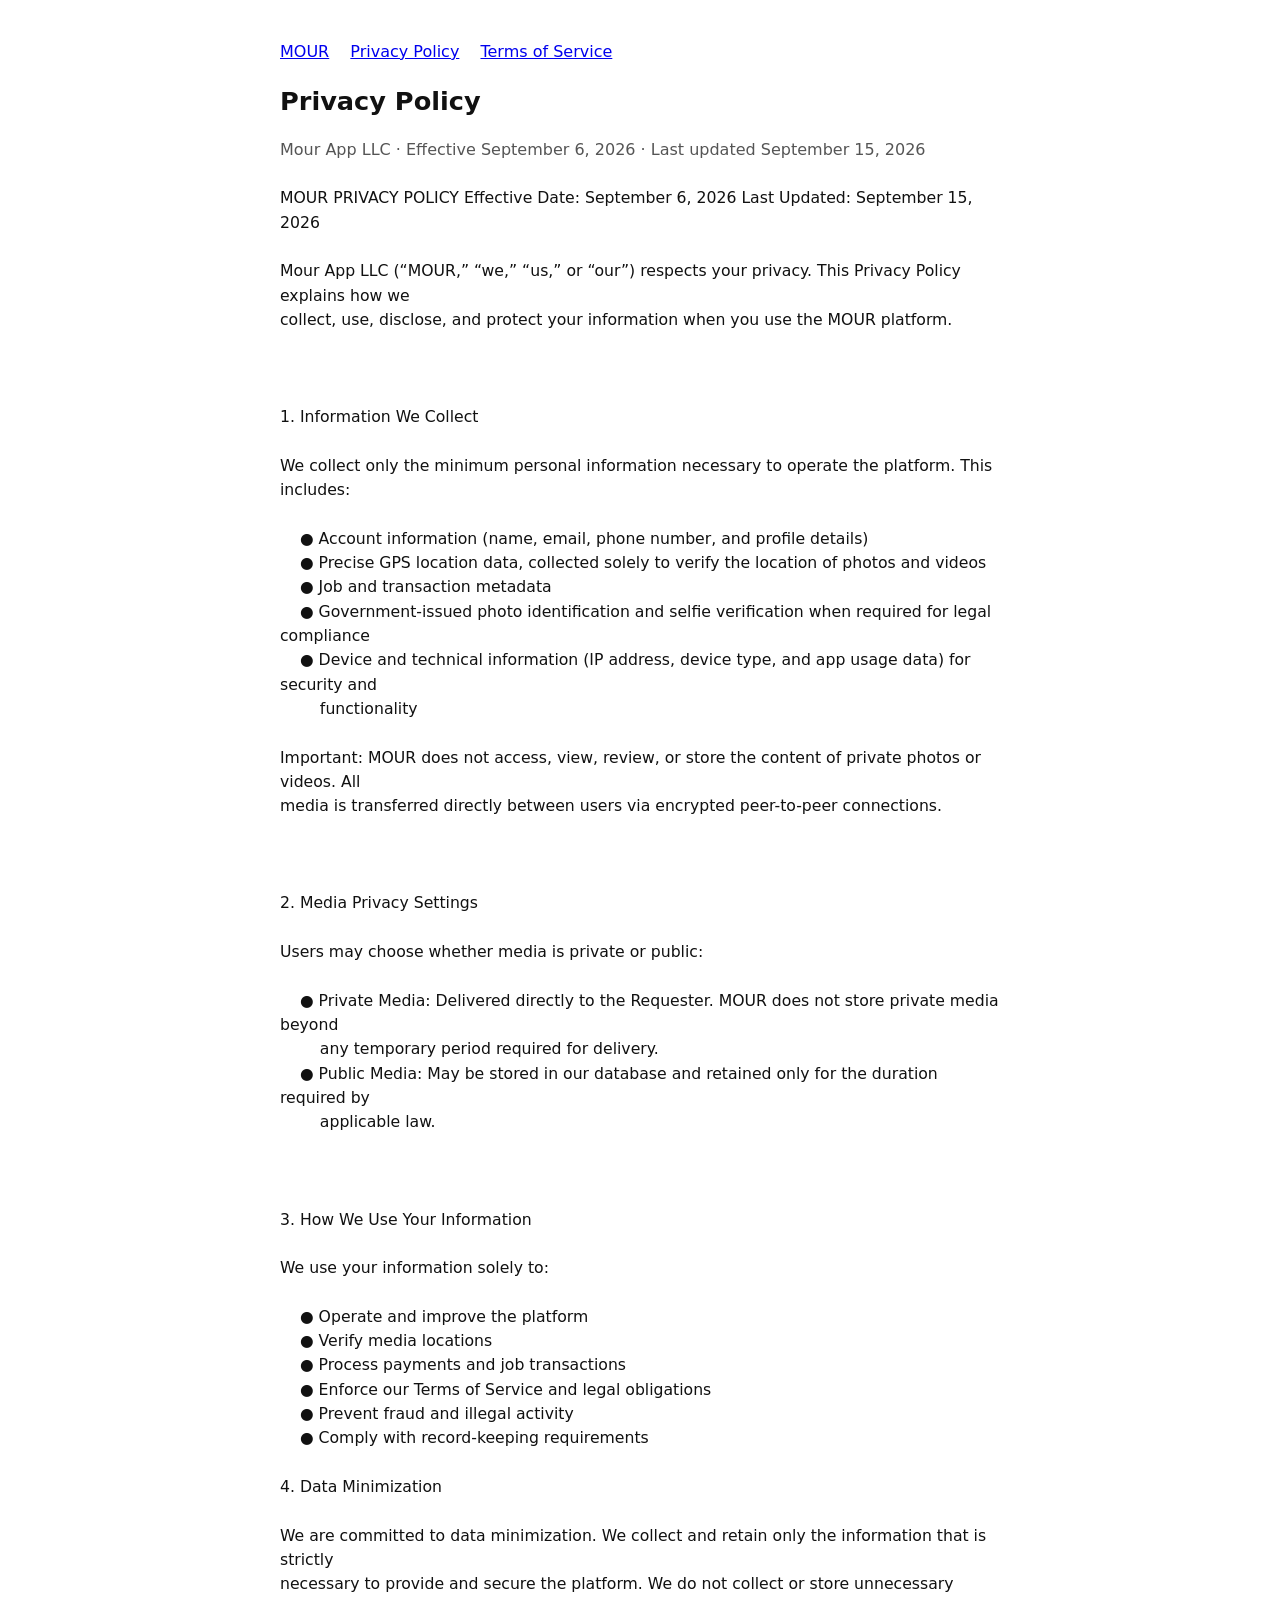
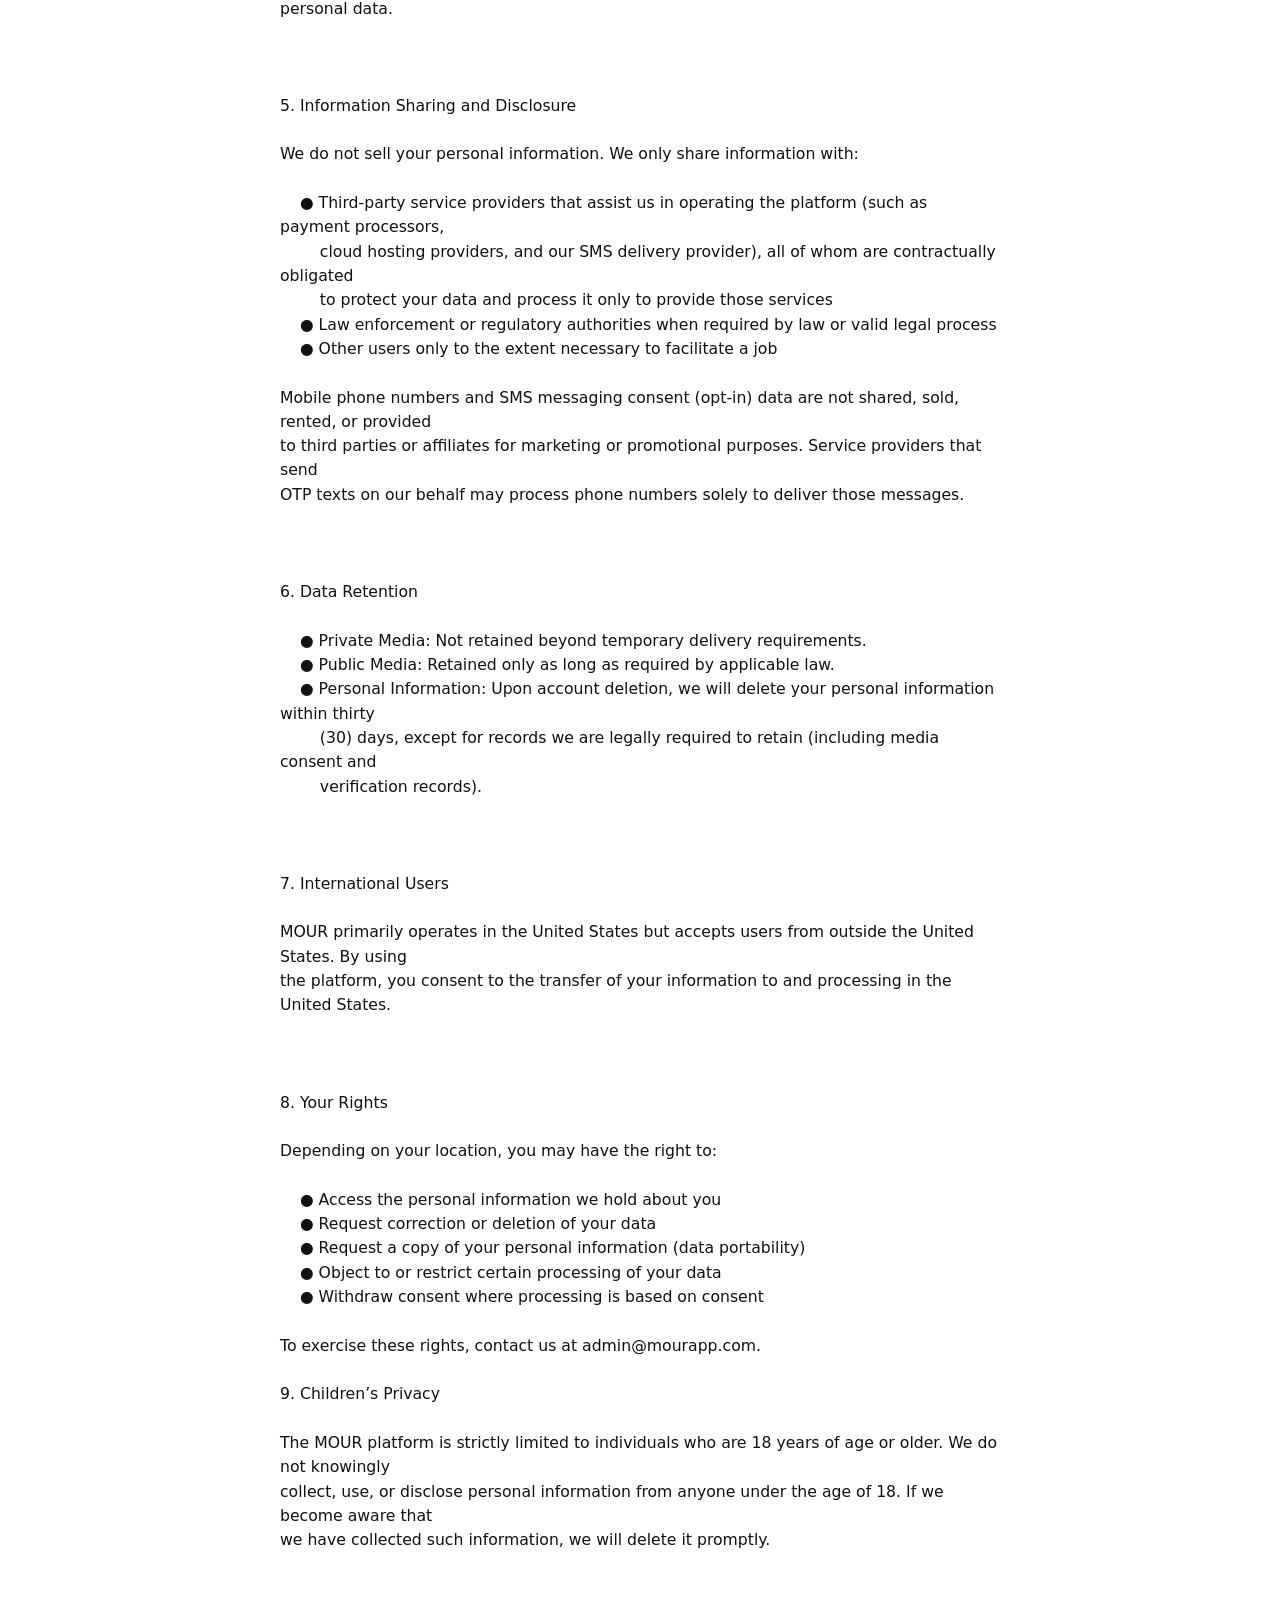
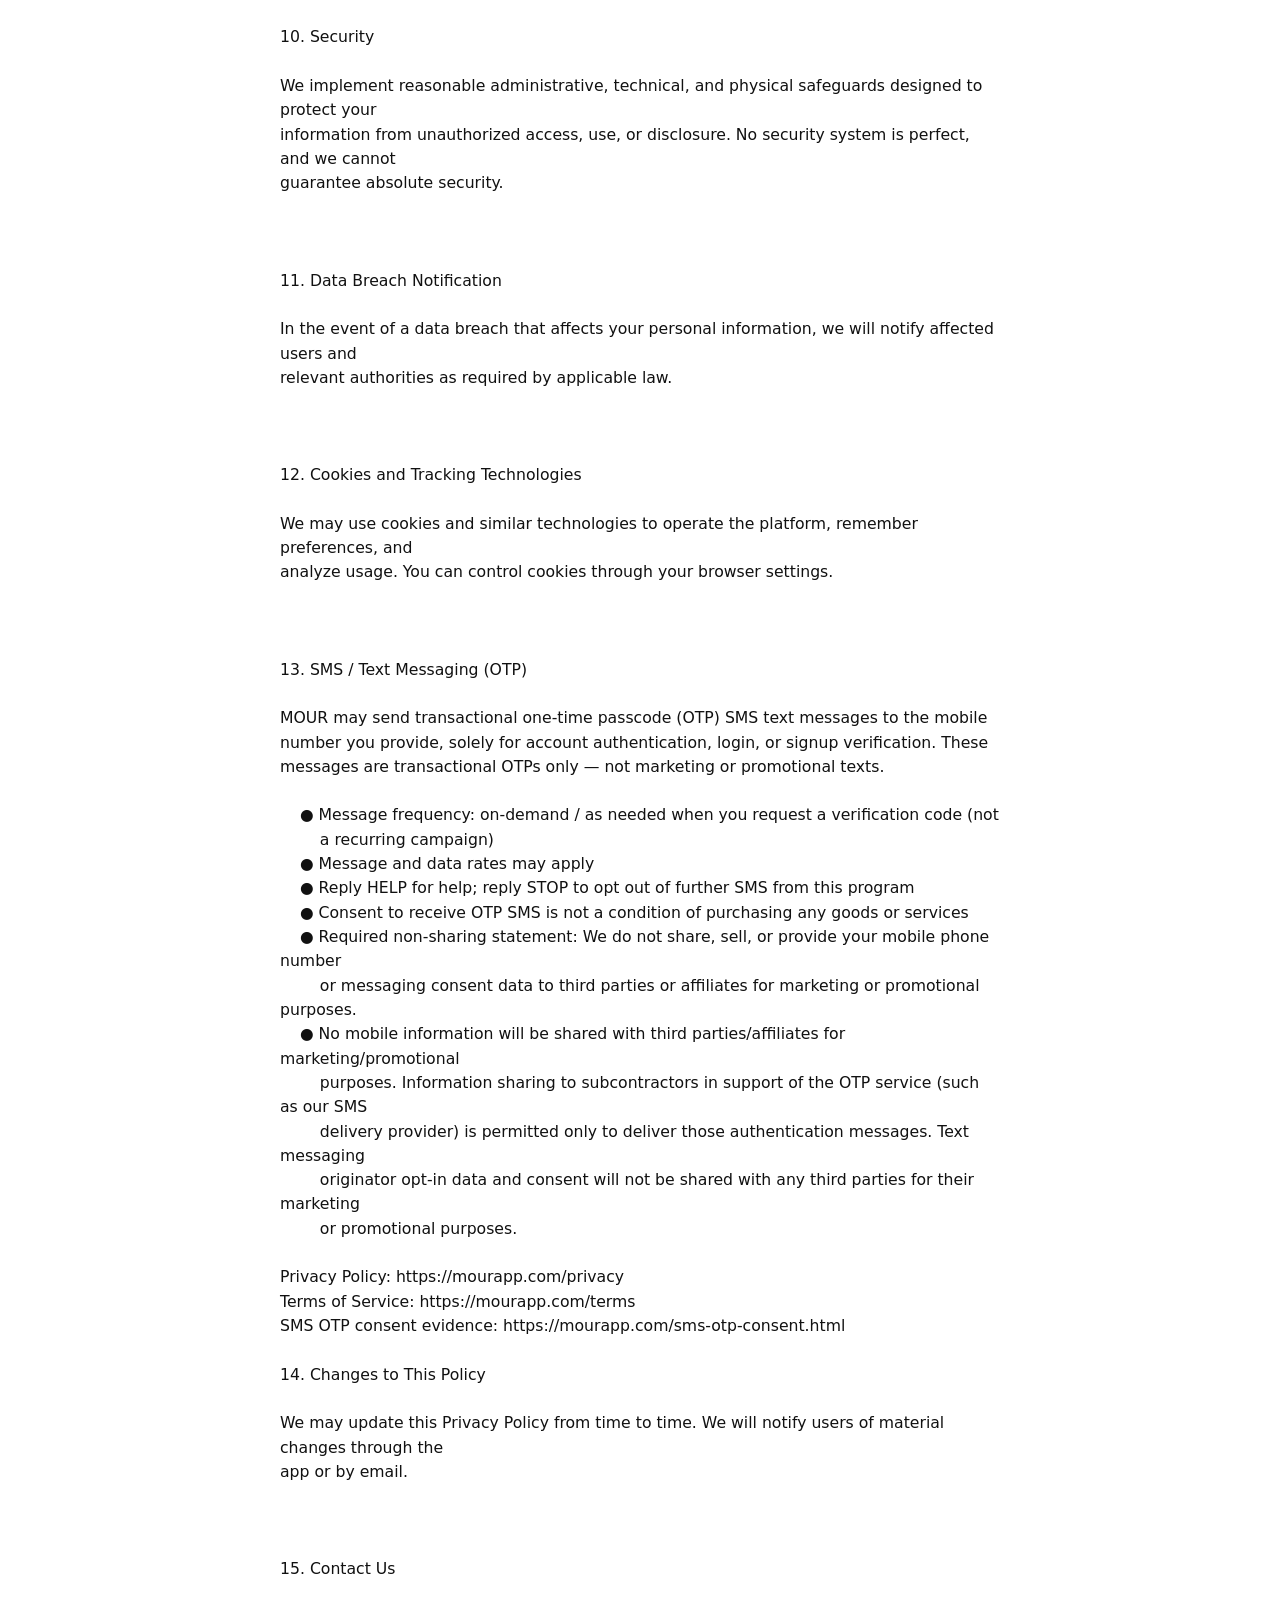
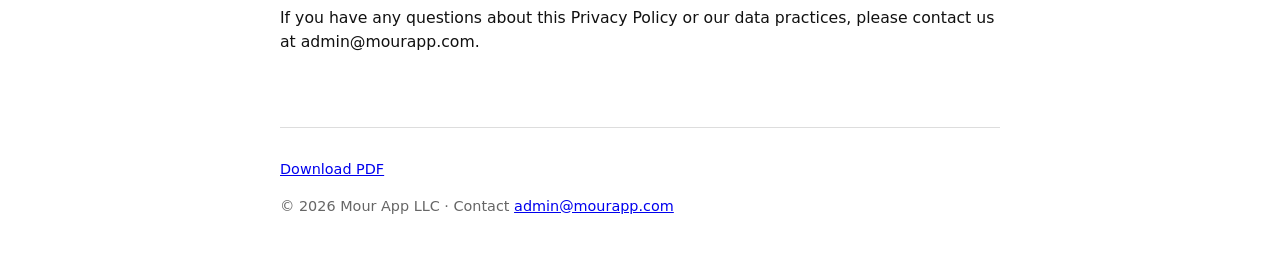
==== privacy/index.html @ 30dff5d8 "Refresh full static mirror of live mourapp.com for Pages Include privacy/terms/sms-otp-consent, css," ====
<!DOCTYPE html>
<html lang="en">
<head>
<meta charset="utf-8"/>
<meta name="viewport" content="width=device-width, initial-scale=1"/>
<title>Privacy Policy — Mour App LLC</title>
<style>
body{font-family:system-ui,-apple-system,Segoe UI,Roboto,sans-serif;max-width:720px;margin:40px auto;padding:0 20px;line-height:1.55;color:#111}
h1{font-size:1.6rem;margin-bottom:.25rem}
.meta{color:#555;margin-bottom:1.5rem}
pre{white-space:pre-wrap;font-family:inherit;font-size:0.98rem}
nav a{margin-right:1rem}
footer{margin-top:3rem;padding-top:1rem;border-top:1px solid #ddd;color:#666;font-size:.9rem}
</style>
</head>
<body>
<nav>
<a href="../index.html">MOUR</a>
<a href="../privacy.html">Privacy Policy</a>
<a href="../terms.html">Terms of Service</a>
</nav>
<h1>Privacy Policy</h1>
<p class="meta">Mour App LLC · Effective September 6, 2026 · Last updated September 15, 2026</p>
<pre>MOUR PRIVACY POLICY Effective Date: September 6, 2026 Last Updated: September 15, 2026

Mour App LLC (“MOUR,” “we,” “us,” or “our”) respects your privacy. This Privacy Policy explains how we
collect, use, disclose, and protect your information when you use the MOUR platform.



1. Information We Collect

We collect only the minimum personal information necessary to operate the platform. This includes:

    ●​ Account information (name, email, phone number, and profile details)
    ●​ Precise GPS location data, collected solely to verify the location of photos and videos
    ●​ Job and transaction metadata
    ●​ Government-issued photo identification and selfie verification when required for legal compliance
    ●​ Device and technical information (IP address, device type, and app usage data) for security and
        functionality

Important: MOUR does not access, view, review, or store the content of private photos or videos. All
media is transferred directly between users via encrypted peer-to-peer connections.



2. Media Privacy Settings

Users may choose whether media is private or public:

    ●​ Private Media: Delivered directly to the Requester. MOUR does not store private media beyond
        any temporary period required for delivery.
    ●​ Public Media: May be stored in our database and retained only for the duration required by
        applicable law.



3. How We Use Your Information

We use your information solely to:

    ●​ Operate and improve the platform
    ●​ Verify media locations
    ●​ Process payments and job transactions
    ●​ Enforce our Terms of Service and legal obligations
    ●​ Prevent fraud and illegal activity
    ●​ Comply with record-keeping requirements

4. Data Minimization

We are committed to data minimization. We collect and retain only the information that is strictly
necessary to provide and secure the platform. We do not collect or store unnecessary personal data.



5. Information Sharing and Disclosure

We do not sell your personal information. We only share information with:

    ●​ Third-party service providers that assist us in operating the platform (such as payment processors,
        cloud hosting providers, and our SMS delivery provider), all of whom are contractually obligated
        to protect your data and process it only to provide those services
    ●​ Law enforcement or regulatory authorities when required by law or valid legal process
    ●​ Other users only to the extent necessary to facilitate a job

Mobile phone numbers and SMS messaging consent (opt-in) data are not shared, sold, rented, or provided
to third parties or affiliates for marketing or promotional purposes. Service providers that send
OTP texts on our behalf may process phone numbers solely to deliver those messages.



6. Data Retention

    ●​ Private Media: Not retained beyond temporary delivery requirements.
    ●​ Public Media: Retained only as long as required by applicable law.
    ●​ Personal Information: Upon account deletion, we will delete your personal information within thirty
        (30) days, except for records we are legally required to retain (including media consent and
        verification records).



7. International Users

MOUR primarily operates in the United States but accepts users from outside the United States. By using
the platform, you consent to the transfer of your information to and processing in the United States.



8. Your Rights

Depending on your location, you may have the right to:

    ●​ Access the personal information we hold about you
    ●​ Request correction or deletion of your data
    ●​ Request a copy of your personal information (data portability)
    ●​ Object to or restrict certain processing of your data
    ●​ Withdraw consent where processing is based on consent

To exercise these rights, contact us at admin@mourapp.com.

9. Children’s Privacy

The MOUR platform is strictly limited to individuals who are 18 years of age or older. We do not knowingly
collect, use, or disclose personal information from anyone under the age of 18. If we become aware that
we have collected such information, we will delete it promptly.



10. Security

We implement reasonable administrative, technical, and physical safeguards designed to protect your
information from unauthorized access, use, or disclosure. No security system is perfect, and we cannot
guarantee absolute security.



11. Data Breach Notification

In the event of a data breach that affects your personal information, we will notify affected users and
relevant authorities as required by applicable law.



12. Cookies and Tracking Technologies

We may use cookies and similar technologies to operate the platform, remember preferences, and
analyze usage. You can control cookies through your browser settings.



13. SMS / Text Messaging (OTP)

MOUR may send transactional one-time passcode (OTP) SMS text messages to the mobile
number you provide, solely for account authentication, login, or signup verification. These
messages are transactional OTPs only — not marketing or promotional texts.

    ●​ Message frequency: on-demand / as needed when you request a verification code (not
        a recurring campaign)
    ●​ Message and data rates may apply
    ●​ Reply HELP for help; reply STOP to opt out of further SMS from this program
    ●​ Consent to receive OTP SMS is not a condition of purchasing any goods or services
    ●​ Required non-sharing statement: We do not share, sell, or provide your mobile phone number
        or messaging consent data to third parties or affiliates for marketing or promotional purposes.
    ●​ No mobile information will be shared with third parties/affiliates for marketing/promotional
        purposes. Information sharing to subcontractors in support of the OTP service (such as our SMS
        delivery provider) is permitted only to deliver those authentication messages. Text messaging
        originator opt-in data and consent will not be shared with any third parties for their marketing
        or promotional purposes.

Privacy Policy: https://mourapp.com/privacy
Terms of Service: https://mourapp.com/terms
SMS OTP consent evidence: https://mourapp.com/sms-otp-consent.html

14. Changes to This Policy

We may update this Privacy Policy from time to time. We will notify users of material changes through the
app or by email.



15. Contact Us

If you have any questions about this Privacy Policy or our data practices, please contact us at admin@mourapp.com.

</pre>
<footer>
<p><a href="privacy.pdf">Download PDF</a></p>
<p>© 2026 Mour App LLC · Contact <a href="mailto:admin@mourapp.com">admin@mourapp.com</a></p>
</footer>
</body>
</html>
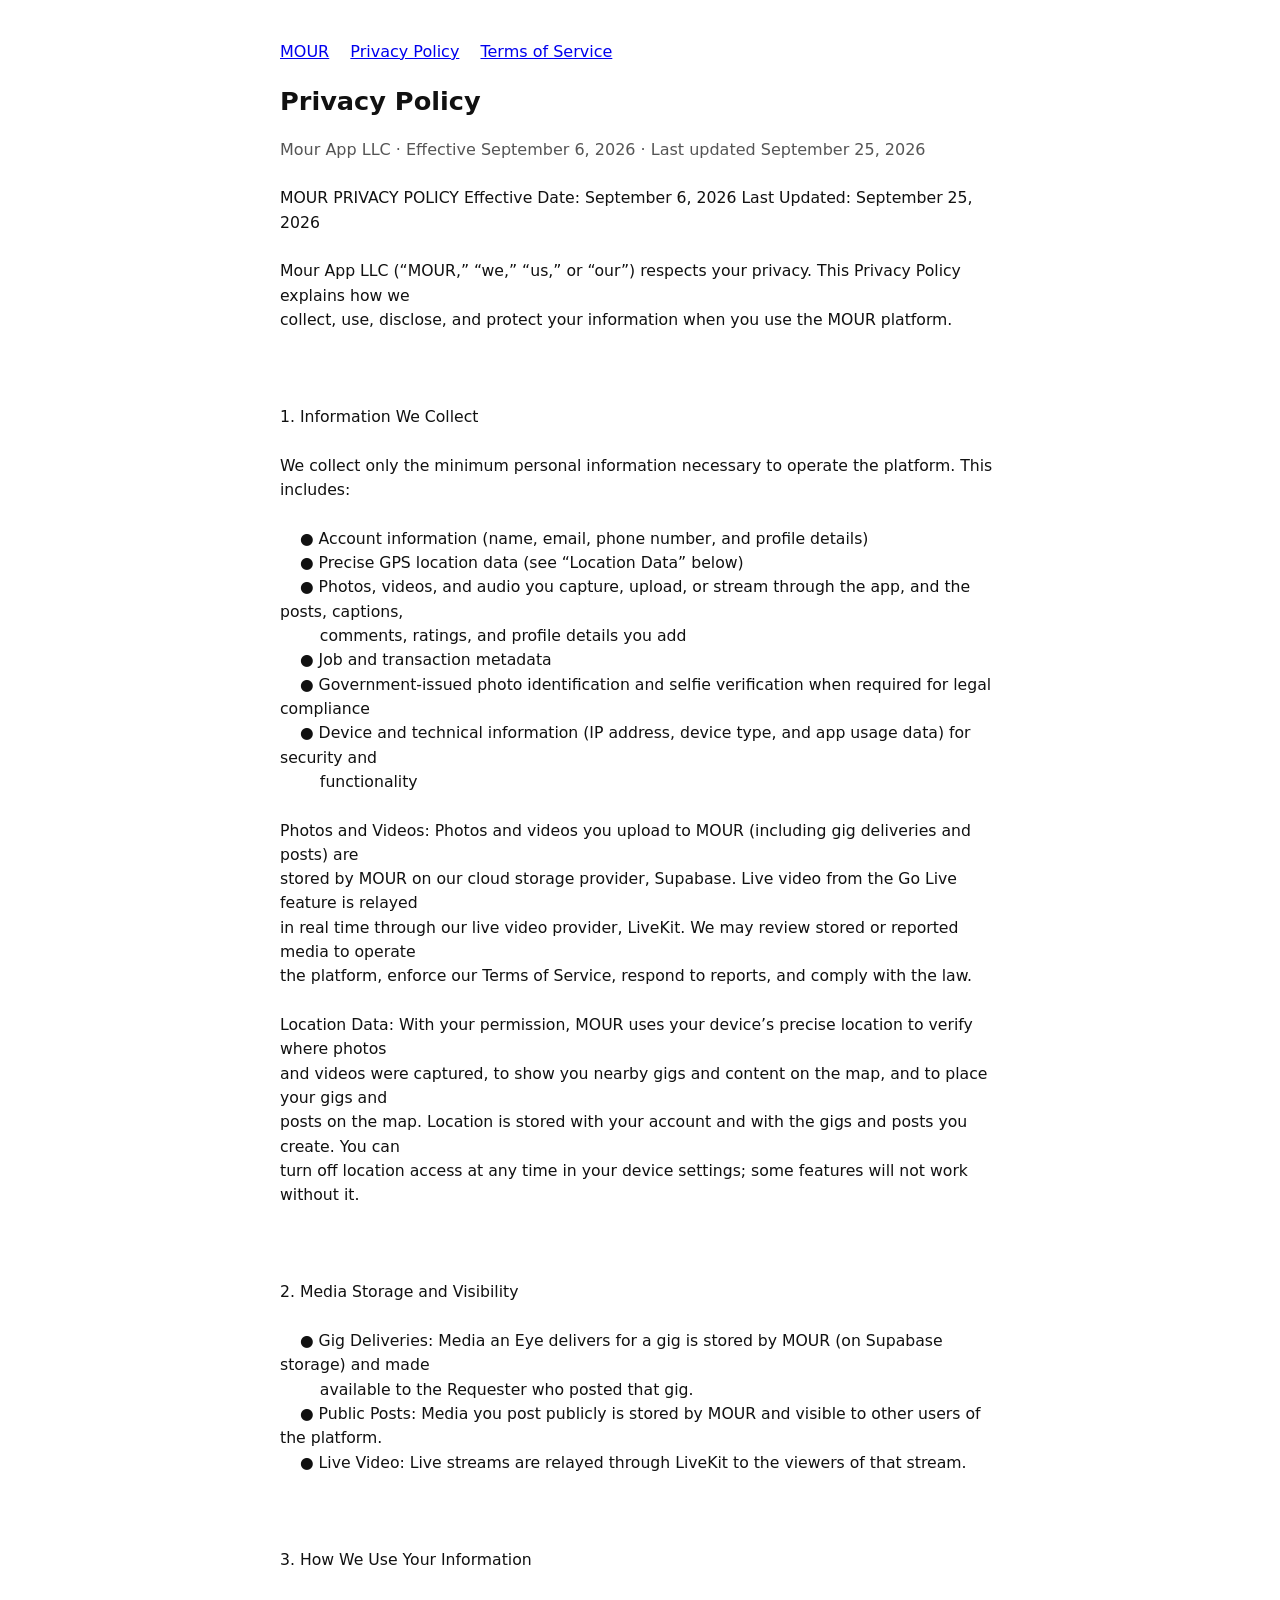
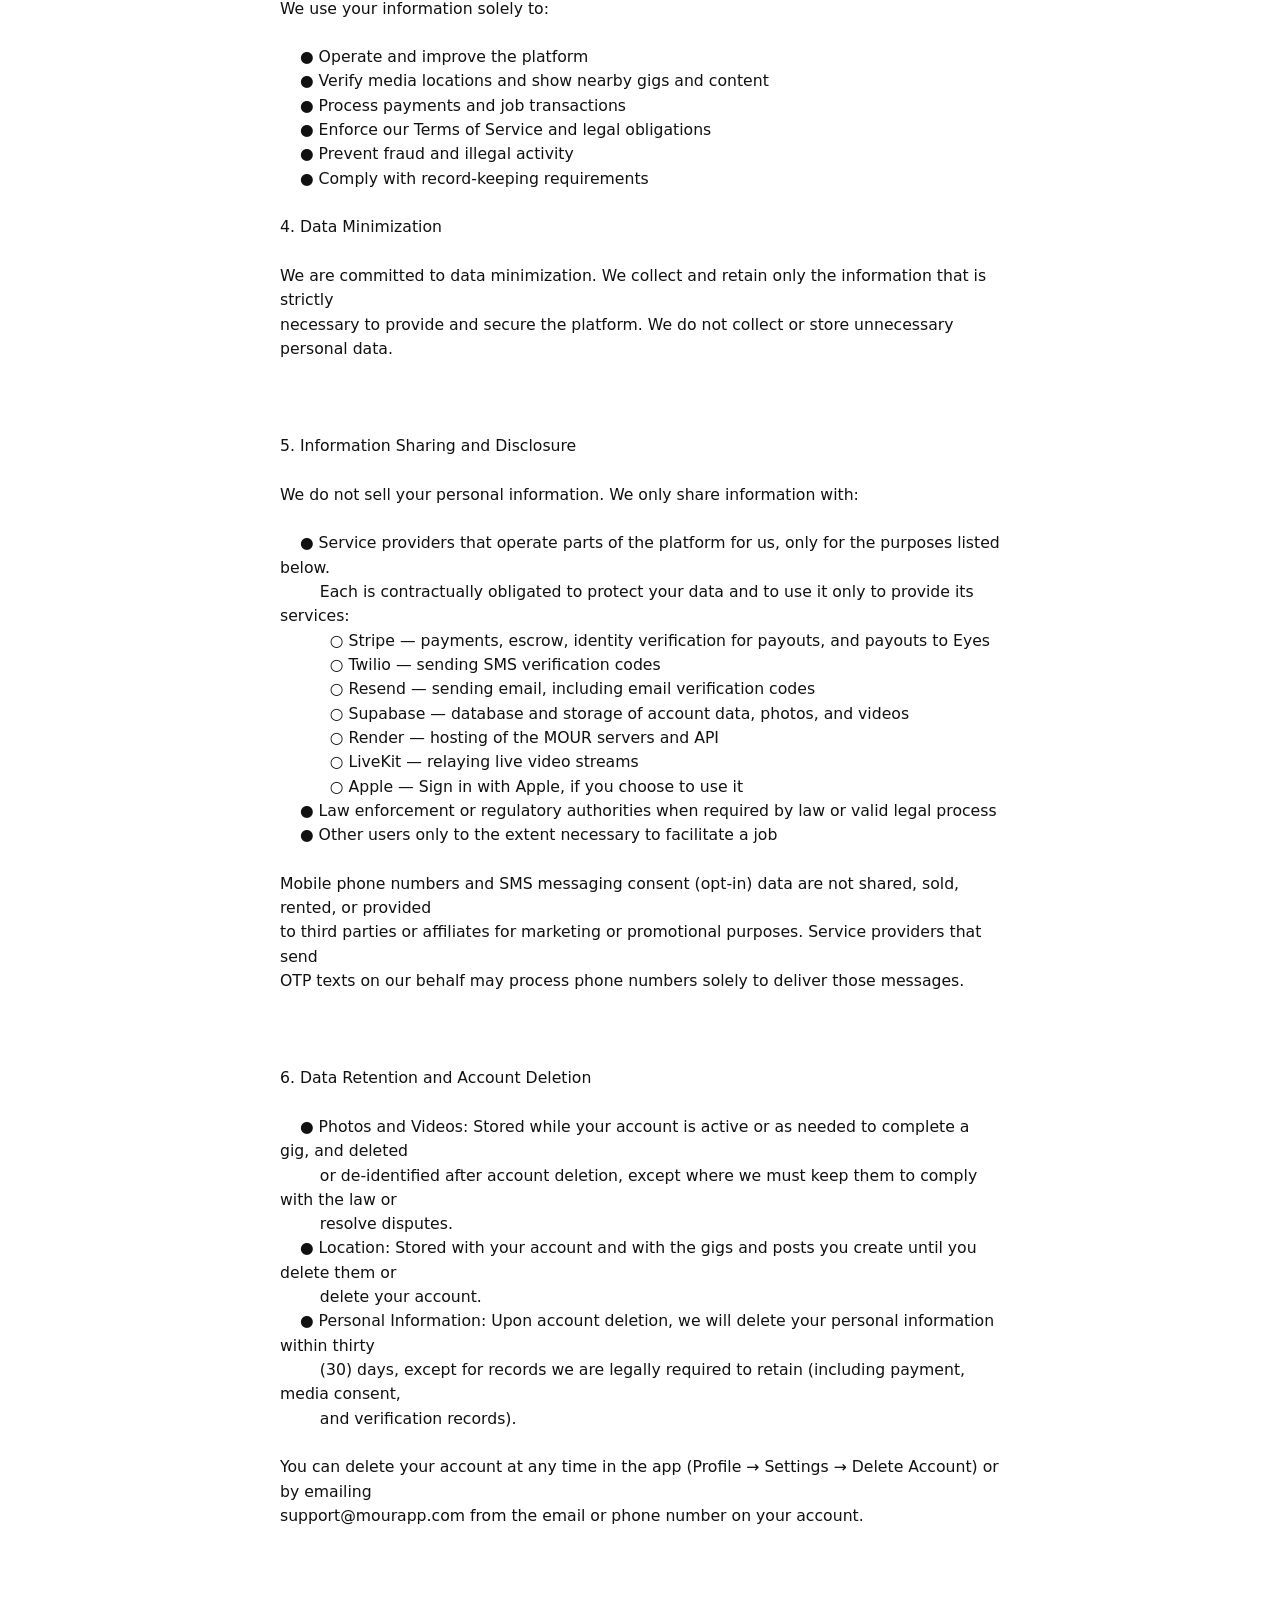
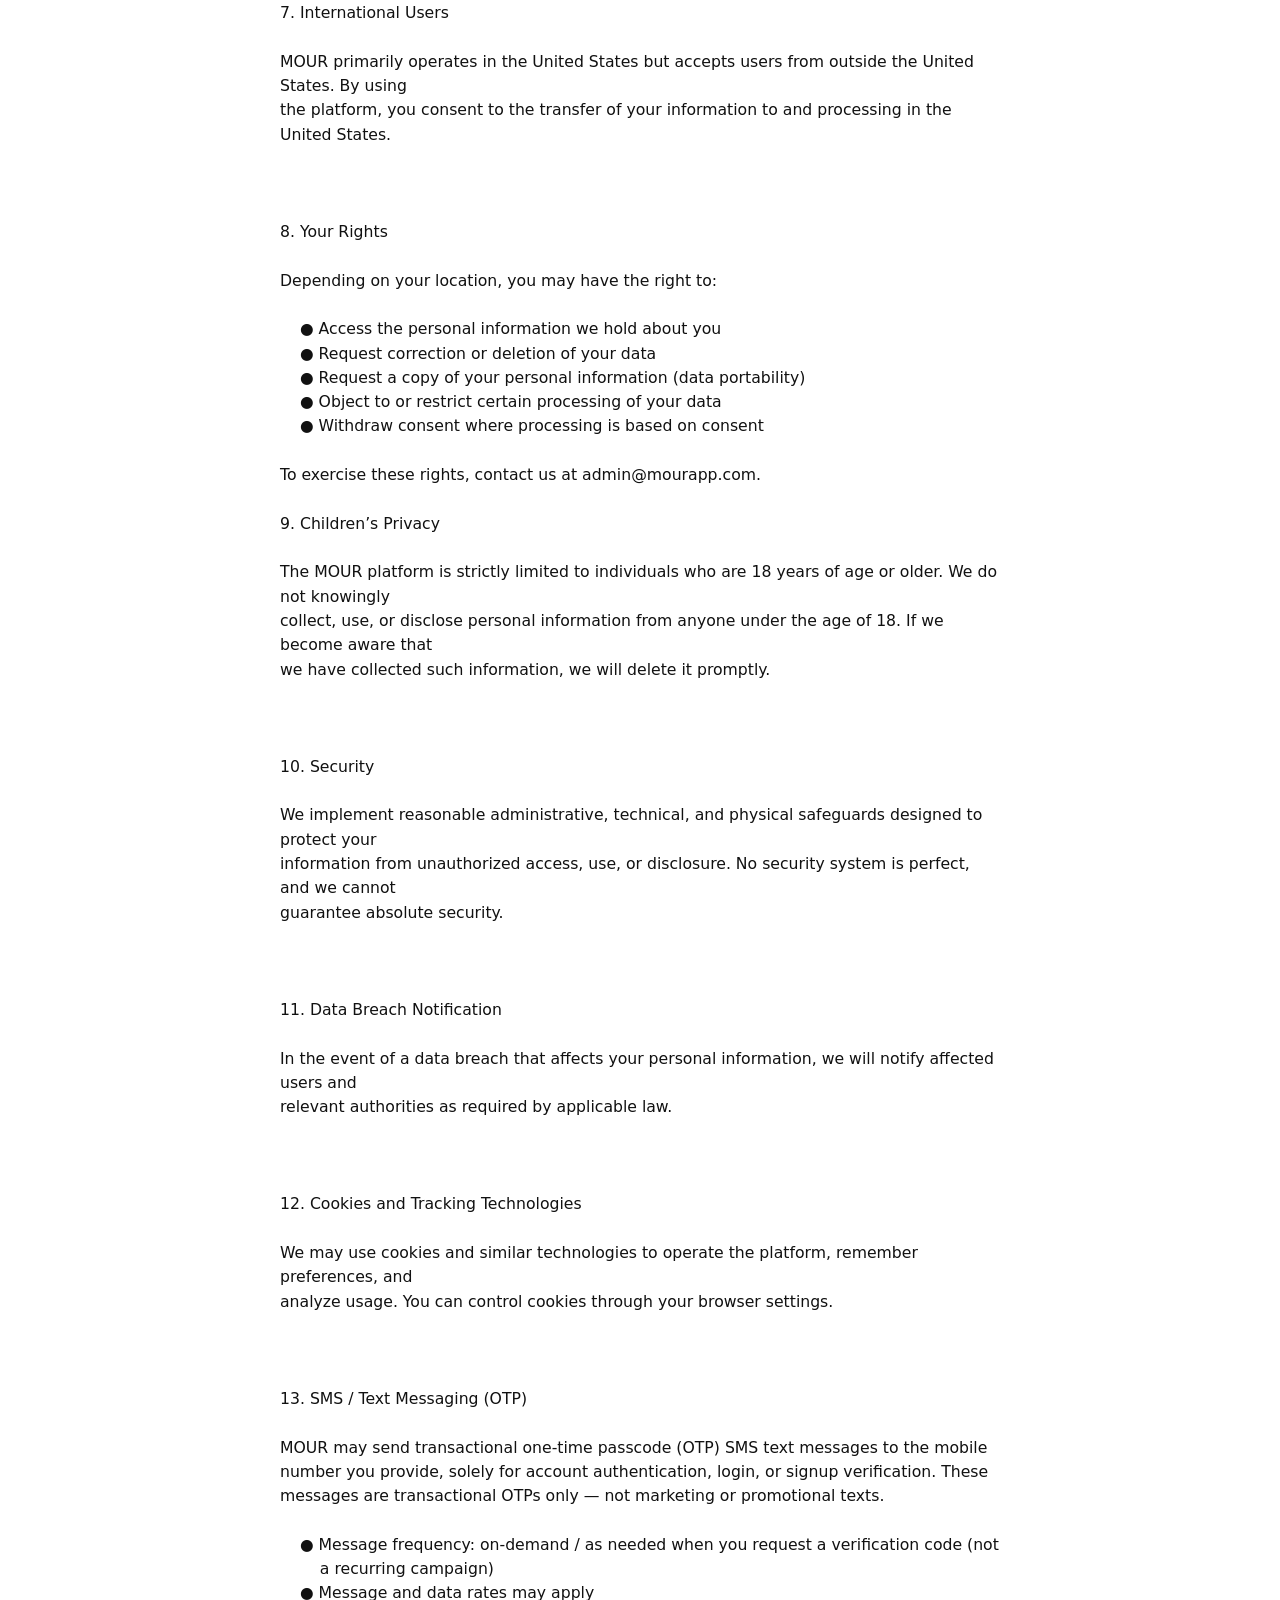
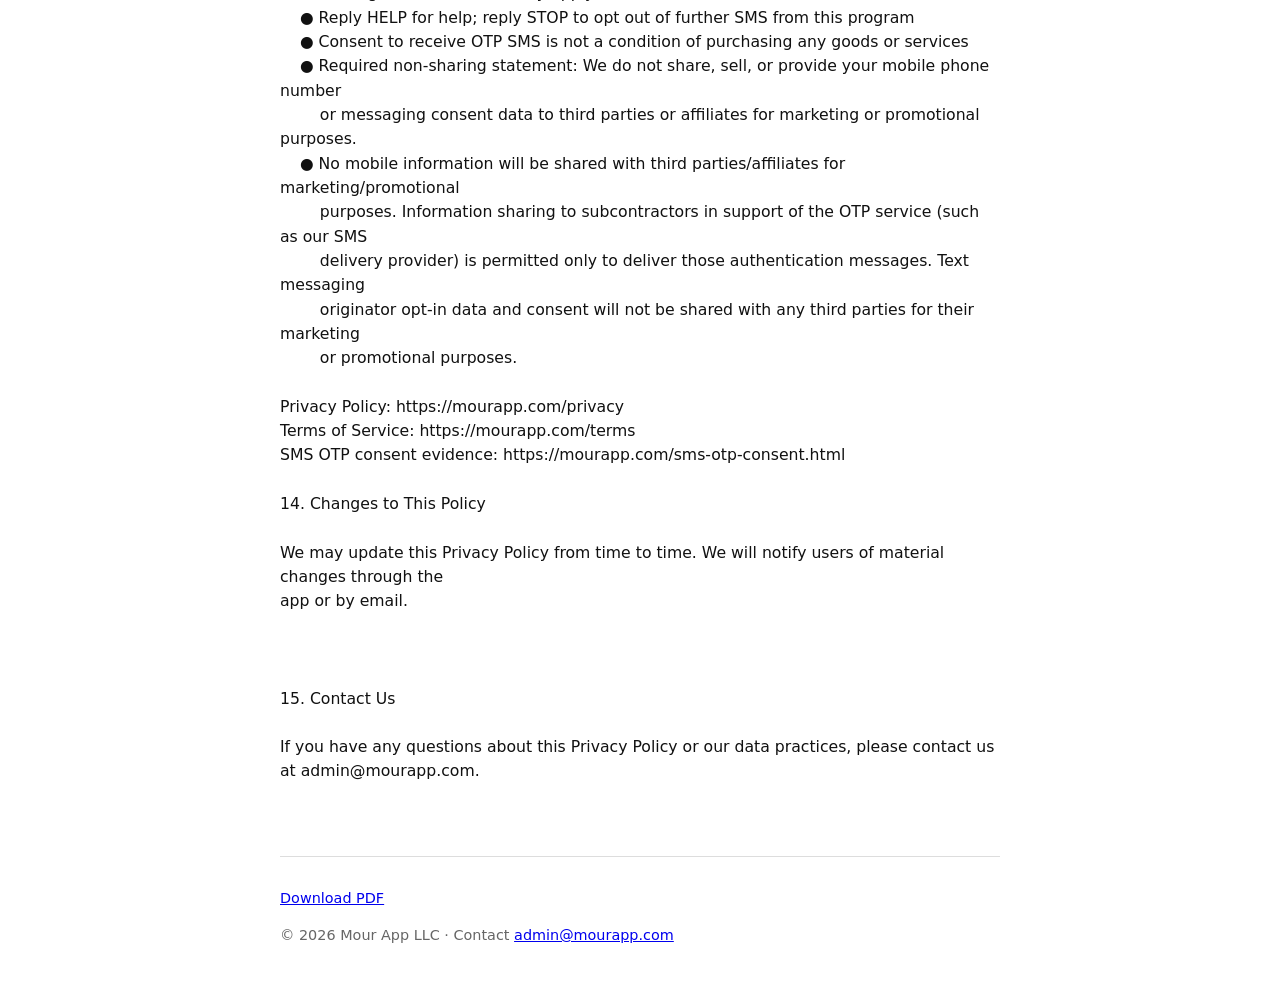
==== commit 46355dbd: "Legal: Terms zero-tolerance UGC section; Privacy media storage, location, processors (Sep 25, 2026)" ====
--- a/privacy/index.html
+++ b/privacy/index.html
@@ -20,8 +20,8 @@
 <a href="../terms.html">Terms of Service</a>
 </nav>
 <h1>Privacy Policy</h1>
-<p class="meta">Mour App LLC · Effective September 6, 2026 · Last updated September 15, 2026</p>
-<pre>MOUR PRIVACY POLICY Effective Date: September 6, 2026 Last Updated: September 15, 2026
+<p class="meta">Mour App LLC · Effective September 6, 2026 · Last updated September 25, 2026</p>
+<pre>MOUR PRIVACY POLICY Effective Date: September 6, 2026 Last Updated: September 25, 2026
 
 Mour App LLC (“MOUR,” “we,” “us,” or “our”) respects your privacy. This Privacy Policy explains how we
 collect, use, disclose, and protect your information when you use the MOUR platform.
@@ -33,25 +33,32 @@
 We collect only the minimum personal information necessary to operate the platform. This includes:
 
     ●​ Account information (name, email, phone number, and profile details)
-    ●​ Precise GPS location data, collected solely to verify the location of photos and videos
+    ●​ Precise GPS location data (see “Location Data” below)
+    ●​ Photos, videos, and audio you capture, upload, or stream through the app, and the posts, captions,
+        comments, ratings, and profile details you add
     ●​ Job and transaction metadata
     ●​ Government-issued photo identification and selfie verification when required for legal compliance
     ●​ Device and technical information (IP address, device type, and app usage data) for security and
         functionality
 
-Important: MOUR does not access, view, review, or store the content of private photos or videos. All
-media is transferred directly between users via encrypted peer-to-peer connections.
-
-
-
-2. Media Privacy Settings
-
-Users may choose whether media is private or public:
-
-    ●​ Private Media: Delivered directly to the Requester. MOUR does not store private media beyond
-        any temporary period required for delivery.
-    ●​ Public Media: May be stored in our database and retained only for the duration required by
-        applicable law.
+Photos and Videos: Photos and videos you upload to MOUR (including gig deliveries and posts) are
+stored by MOUR on our cloud storage provider, Supabase. Live video from the Go Live feature is relayed
+in real time through our live video provider, LiveKit. We may review stored or reported media to operate
+the platform, enforce our Terms of Service, respond to reports, and comply with the law.
+
+Location Data: With your permission, MOUR uses your device’s precise location to verify where photos
+and videos were captured, to show you nearby gigs and content on the map, and to place your gigs and
+posts on the map. Location is stored with your account and with the gigs and posts you create. You can
+turn off location access at any time in your device settings; some features will not work without it.
+
+
+
+2. Media Storage and Visibility
+
+    ●​ Gig Deliveries: Media an Eye delivers for a gig is stored by MOUR (on Supabase storage) and made
+        available to the Requester who posted that gig.
+    ●​ Public Posts: Media you post publicly is stored by MOUR and visible to other users of the platform.
+    ●​ Live Video: Live streams are relayed through LiveKit to the viewers of that stream.
 
 
 
@@ -60,7 +67,7 @@
 We use your information solely to:
 
     ●​ Operate and improve the platform
-    ●​ Verify media locations
+    ●​ Verify media locations and show nearby gigs and content
     ●​ Process payments and job transactions
     ●​ Enforce our Terms of Service and legal obligations
     ●​ Prevent fraud and illegal activity
@@ -77,9 +84,15 @@
 
 We do not sell your personal information. We only share information with:
 
-    ●​ Third-party service providers that assist us in operating the platform (such as payment processors,
-        cloud hosting providers, and our SMS delivery provider), all of whom are contractually obligated
-        to protect your data and process it only to provide those services
+    ●​ Service providers that operate parts of the platform for us, only for the purposes listed below.
+        Each is contractually obligated to protect your data and to use it only to provide its services:
+          ○ Stripe — payments, escrow, identity verification for payouts, and payouts to Eyes
+          ○ Twilio — sending SMS verification codes
+          ○ Resend — sending email, including email verification codes
+          ○ Supabase — database and storage of account data, photos, and videos
+          ○ Render — hosting of the MOUR servers and API
+          ○ LiveKit — relaying live video streams
+          ○ Apple — Sign in with Apple, if you choose to use it
     ●​ Law enforcement or regulatory authorities when required by law or valid legal process
     ●​ Other users only to the extent necessary to facilitate a job
 
@@ -89,13 +102,19 @@
 
 
 
-6. Data Retention
-
-    ●​ Private Media: Not retained beyond temporary delivery requirements.
-    ●​ Public Media: Retained only as long as required by applicable law.
+6. Data Retention and Account Deletion
+
+    ●​ Photos and Videos: Stored while your account is active or as needed to complete a gig, and deleted
+        or de-identified after account deletion, except where we must keep them to comply with the law or
+        resolve disputes.
+    ●​ Location: Stored with your account and with the gigs and posts you create until you delete them or
+        delete your account.
     ●​ Personal Information: Upon account deletion, we will delete your personal information within thirty
-        (30) days, except for records we are legally required to retain (including media consent and
-        verification records).
+        (30) days, except for records we are legally required to retain (including payment, media consent,
+        and verification records).
+
+You can delete your account at any time in the app (Profile → Settings → Delete Account) or by emailing
+support@mourapp.com from the email or phone number on your account.
 
 
 
